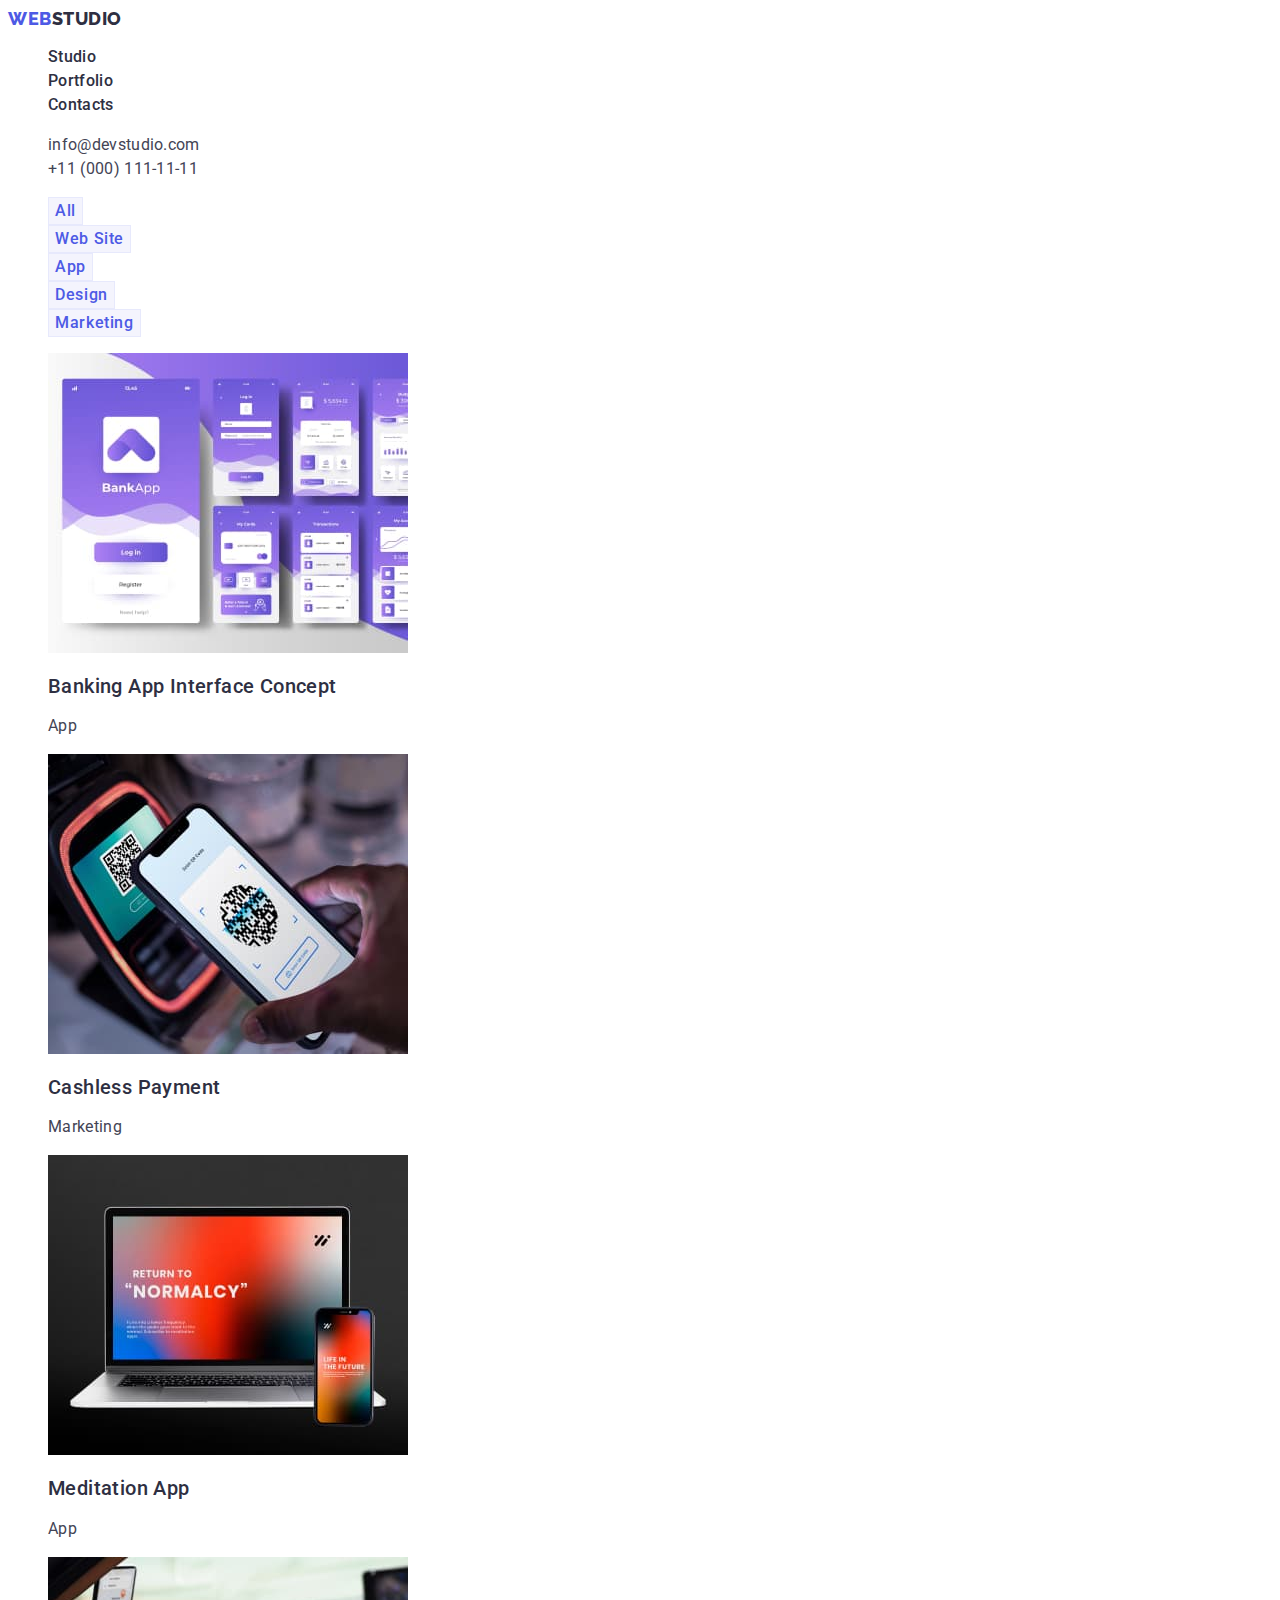
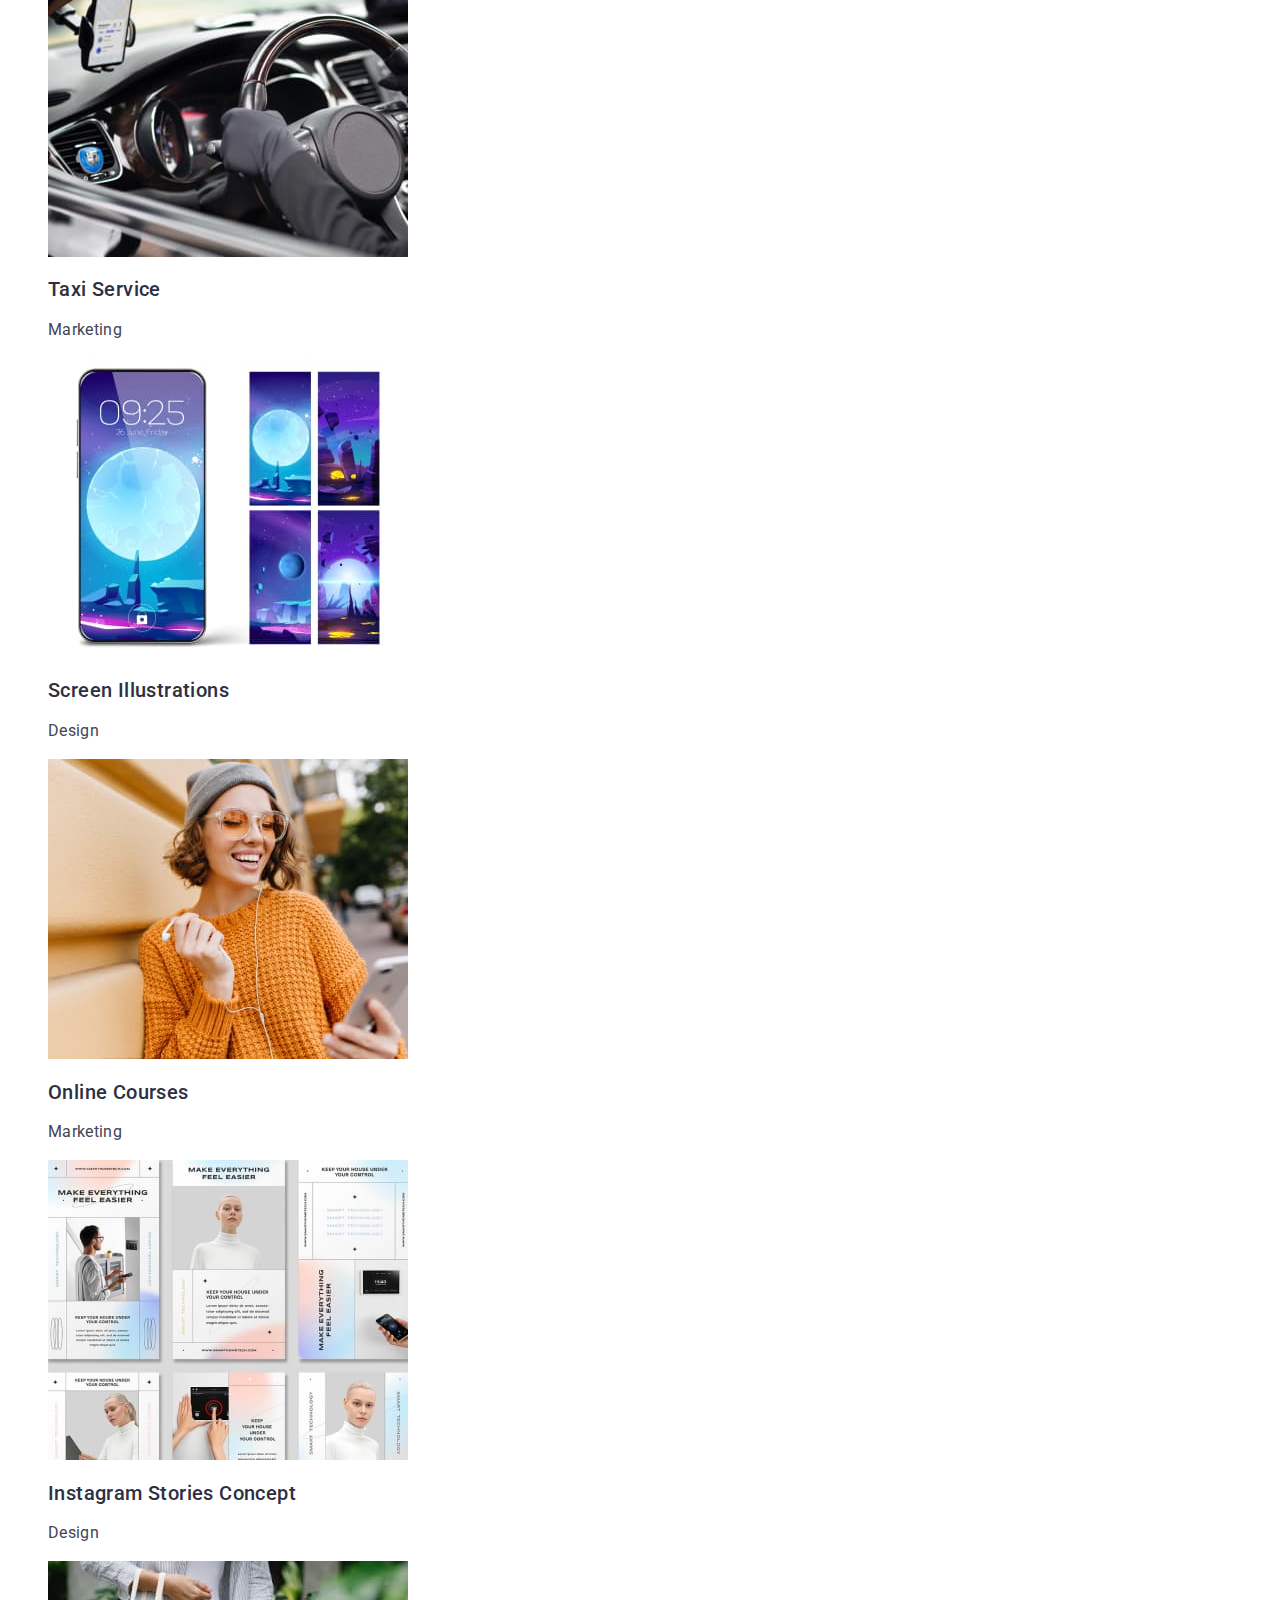
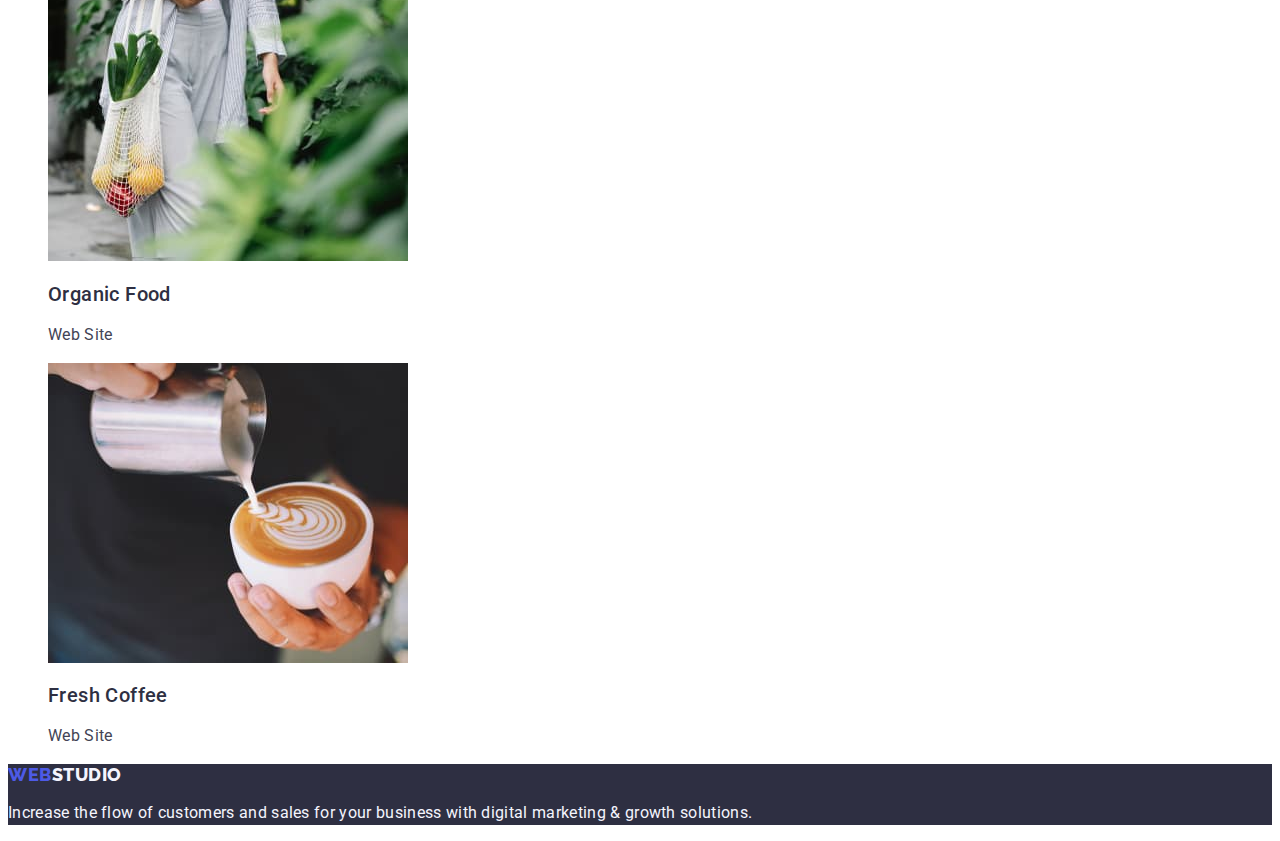
==== portfolio.html @ 691885f5 "Initial commit" ====
<!DOCTYPE html>
<html lang="en">
<head>
    <meta charset="UTF-8">
    <meta http-equiv="X-UA-Compatible" content="IE=edge">
    <meta name="viewport" content="width=device-width, initial-scale=1.0">
    <title>Portfolio</title>
    <link rel="preconnect" href="https://fonts.googleapis.com">
    <link rel="preconnect" href="https://fonts.gstatic.com" crossorigin>
    <link href="https://fonts.googleapis.com/css2?family=Raleway:wght@800&family=Roboto:wght@400;500;700;900&display=swap" rel="stylesheet">
    <link rel="stylesheet" href="./css/styles.css">
</head>
<body>
    <header class="header">
        <nav class="header-navigation">
            <a class="header-logo link" href="./index.html">Web<span class="header-logo-simple">Studio</span></a>
            <ul class="header-menu-list list">
                <li class="header-menu-i†em"><a class="header-menu-link link" href="./index.html">Studio</a></li>
                <li class="header-menu-i†em"><a class="header-menu-link link" href="./portfolio.html">Portfolio</a></li>
                <li class="header-menu-i†em"><a class="header-menu-link link" href="">Contacts</a></li>
            </ul>
        </nav>
        <address class="address">
            <ul class="header-contacts-list list">
                <li class="header-contacts-item"><a class="header-contacts-link link"
                        href="mailto:info@devstudio.com">info@devstudio.com</a></li>
                <li class="header-contacts-item"><a class="header-contacts-link link" href="tel:+110001111111">+11 (000)
                        111-11-11</a></li>
            </ul>
        </address>
    </header>
    <main>
        <section class="portfolio">
            <h1 hidden>Portfolio</h1>
            <ul class="portfolio-options-list list">
                <li class="portfolio-options-item"><button class="portfolio-options-btn" type="button">All</button></li>
                <li class="portfolio-options-item"><button class="portfolio-options-btn" type="button">Web Site</button></li>
                <li class="portfolio-options-item"><button class="portfolio-options-btn" type="button">App</button></li>
                <li class="portfolio-options-item"><button class="portfolio-options-btn" type="button">Design</button></li>
                <li class="portfolio-options-item"><button class="portfolio-options-btn" type="button">Marketing</button></li>
            </ul>
            <ul class="portfolio-works-list list">
                <li class="portfolio-works-item">
                    <a class="link" href="">
                        <img src="./images/our-portfolio-img-1.jpg" alt="Banking App Interface Concept" width="360" height="300">
                        <h2 class="portfolio-work-name">Banking App Interface Concept</h2>
                        <p class="portfolio-work-description">App</p>
                    </a>
                </li>
                <li class="portfolio-works-item">
                    <a class="link" href="">
                        <img src="./images/our-portfolio-img-2.jpg" alt="Cashless Payment" width="360" height="300">
                        <h2 class="portfolio-work-name">Cashless Payment</h2>
                        <p class="portfolio-work-description">Marketing</p>
                    </a>
                </li>
                <li class="portfolio-works-item">
                    <a class="link" href="">
                        <img src="./images/our-portfolio-img-3.jpg" alt="Meditation App" width="360" height="300">
                        <h2 class="portfolio-work-name">Meditation App</h2>
                        <p class="portfolio-work-description">App</p>
                    </a>
                </li>
                <li class="portfolio-works-item">
                    <a class="link" href="">
                        <img src="./images/our-portfolio-img-4.jpg" alt="Taxi Service" width="360" height="300">
                        <h2 class="portfolio-work-name">Taxi Service</h2>
                        <p class="portfolio-work-description">Marketing</p>
                    </a>
                </li>
                <li class="portfolio-works-item">
                    <a class="link" href="">
                        <img src="./images/our-portfolio-img-5.jpg" alt="Screen Illustrations" width="360" height="300">
                        <h2 class="portfolio-work-name">Screen Illustrations</h2>
                        <p class="portfolio-work-description">Design</p>
                    </a>
                </li>
                <li class="portfolio-works-item">
                    <a class="link" href="">
                        <img src="./images/our-portfolio-img-6.jpg" alt="Online Courses" width="360" height="300">
                        <h2 class="portfolio-work-name">Online Courses</h2>
                        <p class="portfolio-work-description">Marketing</p>
                    </a>
                </li>
                <li class="portfolio-works-item">
                    <a class="link" href="">
                        <img src="./images/our-portfolio-img-7.jpg" alt="Instagram Stories Concept" width="360" height="300">
                        <h2 class="portfolio-work-name">Instagram Stories Concept</h2>
                        <p class="portfolio-work-description">Design</p>
                    </a>
                </li>
                <li class="portfolio-works-item">
                    <a class="link" href="">
                        <img src="./images/our-portfolio-img-8.jpg" alt="Organic Food" width="360" height="300">
                        <h2 class="portfolio-work-name">Organic Food</h2>
                        <p class="portfolio-work-description">Web Site</p>
                    </a>
                </li>
                <li class="portfolio-works-item">
                    <a class="link" href="">
                        <img src="./images/our-portfolio-img-9.jpg" alt="Fresh Coffee" width="360" height="300">
                        <h2 class="portfolio-work-name">Fresh Coffee</h2>
                        <p class="portfolio-work-description">Web Site</p>
                    </a>
                </li>
            </ul>
        </section>
    </main>
    <footer class="footer">
        <a class="footer-logo link" href="./index.html">Web<span class="footer-logo-simple">Studio</span></a>
        <p class="footer-description">Increase the flow of customers and sales for your business with digital marketing &
            growth solutions.</p>
    </footer>
</body>
</html>
---- css/styles.css ----
body {
    font-family: 'Roboto', sans-serif;
    color: #434455;
    background-color: #FFF;
}

.address {
    font-style: normal;
}

:root {
    --iris: #4D5AE5;
    --navyblue: #2E2F42;
    --ocean: #404BBF;
    --white: #FFF;
    --slate: #434455;
    --cloud: #F4F4FD;
    --cornflower: #E7E9FC;
}

.link {
    text-decoration: none;
}

.list {
    list-style-type: none;
}

.header-logo {
    color: var(--iris);
    font-family: 'Raleway', sans-serif;
    font-size: 18px;
    font-weight: 800;
    line-height: 1.17;/* 116.667% */
    letter-spacing: 0.03em;
    text-transform: uppercase;
}

.header-logo-simple {
    color: var(--navyblue);
    font-family: 'Raleway', sans-serif;
    font-size: 18px;
    font-weight: 800;
    line-height: 1.17;/* 116.667% */
    letter-spacing: 0.03em;
    text-transform: uppercase;
}

.header-menu-link:hover,
.header-menu-link:focus {
    color: var(--ocean);
}

.header-menu-link {
    color: var(--navyblue);   
    font-size: 16px;
    font-weight: 500;
    line-height: 1.5;/* 150% */
    letter-spacing: 0.02em;
}

.header-contacts-link {
    color: #434455;
    font-size: 16px;
    font-weight: 400;
    line-height: 1.5;/* 150% */
    letter-spacing: 0.02em;
}

.header-contacts-link:hover,
.header-contacts-link:focus {
    color: var(--ocean);
}


/*HERO*/

.hero {
    background-color: var(--navyblue);
}

.hero-title {
    color: var(--white);
    text-align: center;
    font-size: 56px;
    font-weight: 700;
    line-height: 1.07;/* 107.143% */
    letter-spacing: 0.02em;
}

.hero-order-btn {
    background-color: var(--iris);
    color: var(--white);
    font-family: inherit;
    font-size: 16px;
    font-weight: 500;
    line-height: 1.5;/* 150% */
    letter-spacing: 0.04em;
    cursor: pointer;
}
.hero-order-btn:hover, .hero-order-btn:focus { 
    background-color: var(--ocean);
}

/*ADVANTEGES*/

.advanteges-item-subtitle {
    color: var(--navyblue);
    font-size: 20px;
    font-weight: 500;
    line-height: 1.2;/* 120% */
    letter-spacing: 0.02em;
}

.advanteges-item-description {
    color: var(--slate);
    font-size: 16px;
    font-weight: 400;
    line-height: 1.5;/* 150% */
    letter-spacing: 0.02em;
}

/*WORKS*/

.works-title {
    color: var(--navyblue);
    text-align: center;
    font-size: 36px;
    font-weight: 700;
    line-height: 1.11;/* 111.111% */
    letter-spacing: 0.02em;
    text-transform: capitalize;
}

/*TEAM*/

.team {
    background-color: var(--cloud);
}

.team-title {
    color: var(--navyblue);
    text-align: center;   
    font-size: 36px;
    font-weight: 700;
    line-height: 1.11;/* 111.111% */
    letter-spacing: 0.02em;
    text-transform: capitalize;
}

.team-list-item {
    background: var(--white);
}

.team-item-name {
    color: var(--navyblue);
    text-align: center;
    font-size: 20px;
    font-weight: 500;
    line-height: 1.2;/* 120% */
    letter-spacing: 0.02em;
}

.team-item-occupation {
    color: var(--slate);
    text-align: center;
    font-size: 16px;
    font-weight: 400;
    line-height: 1.5;/* 150% */
    letter-spacing: 0.02em;
}

/*PORTFOLIO*/

.portfolio-work-item {
    border: 1px solid var(--cornflower);
    background: var(--white);
}

.portfolio-options-btn {
    border: 1px solid var(--cornflower);
    background: var(--cloud, #F4F4FD);
    color: var(--iris);
    font-family: inherit;
    text-align: center;
    font-size: 16px;
    font-style: normal;
    font-weight: 500;
    line-height: 1.5;/* 150% */
    letter-spacing: 0.04em;
    cursor: pointer;
}

.portfolio-options-btn:hover,
.portfolio-options-btn:focus {
    color: var(--white);
    background-color: var(--ocean);
}

.portfolio-work-name {
    color: var(--navyblue);
    font-size: 20px;
    font-weight: 500;
    line-height: 1.2;/* 120% */
    letter-spacing: 0.02em;
}

.portfolio-work-description {
    color: var(--slate);
    font-size: 16px;
    font-style: normal;
    font-weight: 400;
    line-height: 1.5; /* 150% */
    letter-spacing: 0.02em;
}

/*FOOTER*/

.footer {
    background: var(--navyblue);
}

.footer-logo {
    color: var(--iris);
    font-family: 'Raleway', sans-serif;
    font-size: 18px;
    font-weight: 800;
    line-height: 1.17;/* 116.667% */
    letter-spacing: 0.03em;
    text-transform: uppercase;
}

.footer-logo-simple {
    color: var(--cloud);
    font-family: 'Raleway', sans-serif;
    font-size: 18px;
    font-weight: 800;
    line-height: 1.17;/* 116.667% */
    letter-spacing: 0.03em;
    text-transform: uppercase;
}

.footer-description {
    color: var(--cloud);
    font-size: 16px;
    font-weight: 400;
    line-height: 1.5;/* 150% */
    letter-spacing: 0.02em;
}
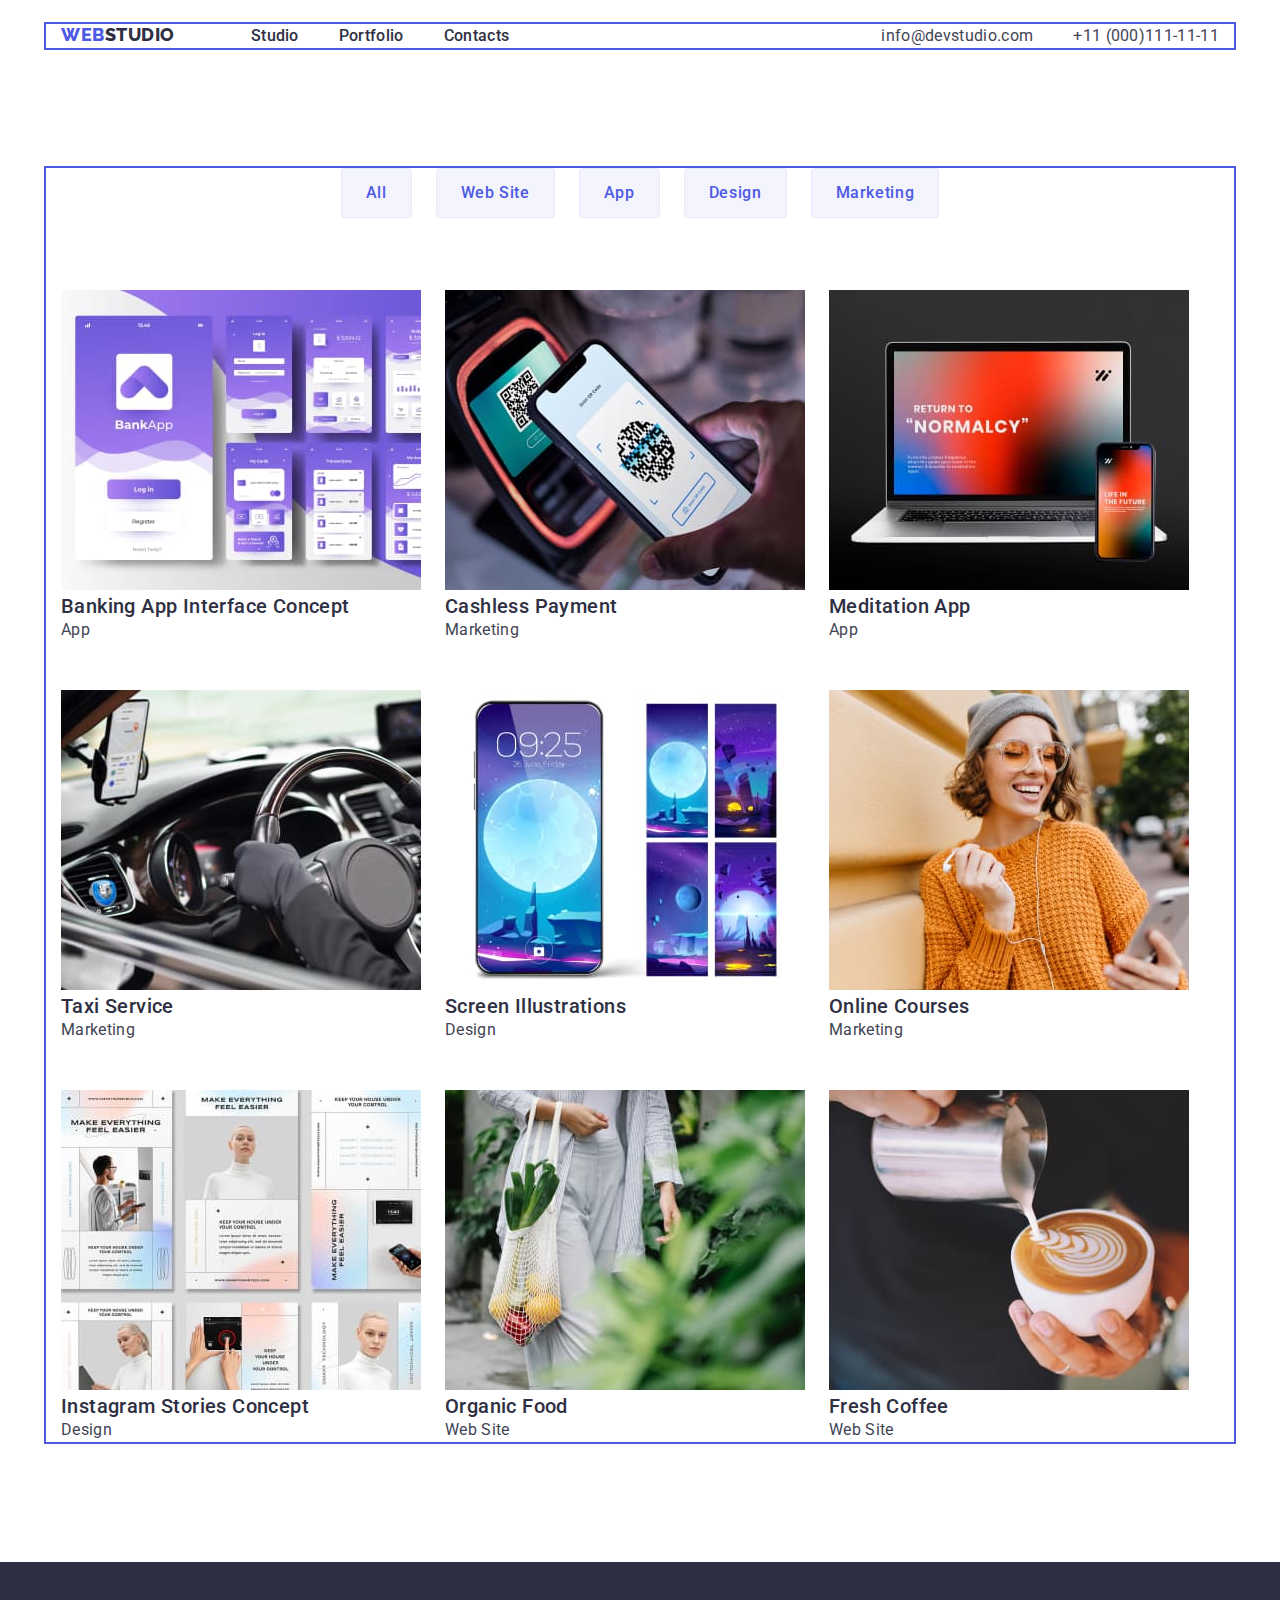
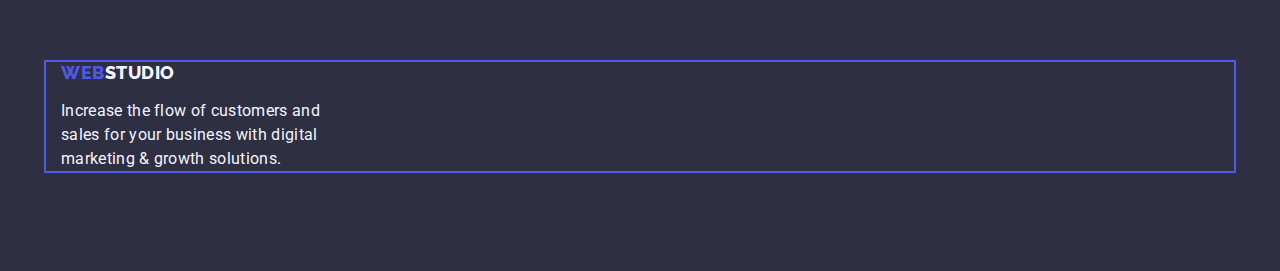
==== commit 52ed69f5: "init" ====
--- a/portfolio.html
+++ b/portfolio.html
@@ -8,10 +8,12 @@
     <link rel="preconnect" href="https://fonts.googleapis.com">
     <link rel="preconnect" href="https://fonts.gstatic.com" crossorigin>
     <link href="https://fonts.googleapis.com/css2?family=Raleway:wght@800&family=Roboto:wght@400;500;700;900&display=swap" rel="stylesheet">
+    <link rel="stylesheet" href="node_modules/modern-normalize/modern-normalize.css">
     <link rel="stylesheet" href="./css/styles.css">
 </head>
 <body>
-    <header class="header">
+<header class="header">
+    <div class="container header-container">
         <nav class="header-navigation">
             <a class="header-logo link" href="./index.html">Web<span class="header-logo-simple">Studio</span></a>
             <ul class="header-menu-list list">
@@ -24,92 +26,96 @@
             <ul class="header-contacts-list list">
                 <li class="header-contacts-item"><a class="header-contacts-link link"
                         href="mailto:info@devstudio.com">info@devstudio.com</a></li>
-                <li class="header-contacts-item"><a class="header-contacts-link link" href="tel:+110001111111">+11 (000)
-                        111-11-11</a></li>
+                <li class="header-contacts-item"><a class="header-contacts-link link" href="tel:+110001111111">+11 (000)111-11-11</a></li>
             </ul>
         </address>
-    </header>
+    </div>
+</header>
     <main>
         <section class="portfolio">
-            <h1 hidden>Portfolio</h1>
-            <ul class="portfolio-options-list list">
-                <li class="portfolio-options-item"><button class="portfolio-options-btn" type="button">All</button></li>
-                <li class="portfolio-options-item"><button class="portfolio-options-btn" type="button">Web Site</button></li>
-                <li class="portfolio-options-item"><button class="portfolio-options-btn" type="button">App</button></li>
-                <li class="portfolio-options-item"><button class="portfolio-options-btn" type="button">Design</button></li>
-                <li class="portfolio-options-item"><button class="portfolio-options-btn" type="button">Marketing</button></li>
-            </ul>
-            <ul class="portfolio-works-list list">
-                <li class="portfolio-works-item">
-                    <a class="link" href="">
-                        <img src="./images/our-portfolio-img-1.jpg" alt="Banking App Interface Concept" width="360" height="300">
-                        <h2 class="portfolio-work-name">Banking App Interface Concept</h2>
-                        <p class="portfolio-work-description">App</p>
-                    </a>
-                </li>
-                <li class="portfolio-works-item">
-                    <a class="link" href="">
-                        <img src="./images/our-portfolio-img-2.jpg" alt="Cashless Payment" width="360" height="300">
-                        <h2 class="portfolio-work-name">Cashless Payment</h2>
-                        <p class="portfolio-work-description">Marketing</p>
-                    </a>
-                </li>
-                <li class="portfolio-works-item">
-                    <a class="link" href="">
-                        <img src="./images/our-portfolio-img-3.jpg" alt="Meditation App" width="360" height="300">
-                        <h2 class="portfolio-work-name">Meditation App</h2>
-                        <p class="portfolio-work-description">App</p>
-                    </a>
-                </li>
-                <li class="portfolio-works-item">
-                    <a class="link" href="">
-                        <img src="./images/our-portfolio-img-4.jpg" alt="Taxi Service" width="360" height="300">
-                        <h2 class="portfolio-work-name">Taxi Service</h2>
-                        <p class="portfolio-work-description">Marketing</p>
-                    </a>
-                </li>
-                <li class="portfolio-works-item">
-                    <a class="link" href="">
-                        <img src="./images/our-portfolio-img-5.jpg" alt="Screen Illustrations" width="360" height="300">
-                        <h2 class="portfolio-work-name">Screen Illustrations</h2>
-                        <p class="portfolio-work-description">Design</p>
-                    </a>
-                </li>
-                <li class="portfolio-works-item">
-                    <a class="link" href="">
-                        <img src="./images/our-portfolio-img-6.jpg" alt="Online Courses" width="360" height="300">
-                        <h2 class="portfolio-work-name">Online Courses</h2>
-                        <p class="portfolio-work-description">Marketing</p>
-                    </a>
-                </li>
-                <li class="portfolio-works-item">
-                    <a class="link" href="">
-                        <img src="./images/our-portfolio-img-7.jpg" alt="Instagram Stories Concept" width="360" height="300">
-                        <h2 class="portfolio-work-name">Instagram Stories Concept</h2>
-                        <p class="portfolio-work-description">Design</p>
-                    </a>
-                </li>
-                <li class="portfolio-works-item">
-                    <a class="link" href="">
-                        <img src="./images/our-portfolio-img-8.jpg" alt="Organic Food" width="360" height="300">
-                        <h2 class="portfolio-work-name">Organic Food</h2>
-                        <p class="portfolio-work-description">Web Site</p>
-                    </a>
-                </li>
-                <li class="portfolio-works-item">
-                    <a class="link" href="">
-                        <img src="./images/our-portfolio-img-9.jpg" alt="Fresh Coffee" width="360" height="300">
-                        <h2 class="portfolio-work-name">Fresh Coffee</h2>
-                        <p class="portfolio-work-description">Web Site</p>
-                    </a>
-                </li>
-            </ul>
+            <div class="container">
+                <h1 hidden>Portfolio</h1>
+                <ul class="portfolio-options-list list">
+                    <li class="portfolio-options-item"><button class="portfolio-options-btn" type="button">All</button></li>
+                    <li class="portfolio-options-item"><button class="portfolio-options-btn" type="button">Web Site</button></li>
+                    <li class="portfolio-options-item"><button class="portfolio-options-btn" type="button">App</button></li>
+                    <li class="portfolio-options-item"><button class="portfolio-options-btn" type="button">Design</button></li>
+                    <li class="portfolio-options-item"><button class="portfolio-options-btn" type="button">Marketing</button></li>
+                </ul>
+                <ul class="portfolio-works-list list">
+                    <li class="portfolio-works-item">
+                        <a class="link" href="">
+                            <img src="./images/our-portfolio-img-1.jpg" alt="Banking App Interface Concept" width="360" height="300">
+                            <h2 class="portfolio-work-name">Banking App Interface Concept</h2>
+                            <p class="portfolio-work-description">App</p>
+                        </a>
+                    </li>
+                    <li class="portfolio-works-item">
+                        <a class="link" href="">
+                            <img src="./images/our-portfolio-img-2.jpg" alt="Cashless Payment" width="360" height="300">
+                            <h2 class="portfolio-work-name">Cashless Payment</h2>
+                            <p class="portfolio-work-description">Marketing</p>
+                        </a>
+                    </li>
+                    <li class="portfolio-works-item">
+                        <a class="link" href="">
+                            <img src="./images/our-portfolio-img-3.jpg" alt="Meditation App" width="360" height="300">
+                            <h2 class="portfolio-work-name">Meditation App</h2>
+                            <p class="portfolio-work-description">App</p>
+                        </a>
+                    </li>
+                    <li class="portfolio-works-item">
+                        <a class="link" href="">
+                            <img src="./images/our-portfolio-img-4.jpg" alt="Taxi Service" width="360" height="300">
+                            <h2 class="portfolio-work-name">Taxi Service</h2>
+                            <p class="portfolio-work-description">Marketing</p>
+                        </a>
+                    </li>
+                    <li class="portfolio-works-item">
+                        <a class="link" href="">
+                            <img src="./images/our-portfolio-img-5.jpg" alt="Screen Illustrations" width="360" height="300">
+                            <h2 class="portfolio-work-name">Screen Illustrations</h2>
+                            <p class="portfolio-work-description">Design</p>
+                        </a>
+                    </li>
+                    <li class="portfolio-works-item">
+                        <a class="link" href="">
+                            <img src="./images/our-portfolio-img-6.jpg" alt="Online Courses" width="360" height="300">
+                            <h2 class="portfolio-work-name">Online Courses</h2>
+                            <p class="portfolio-work-description">Marketing</p>
+                        </a>
+                    </li>
+                    <li class="portfolio-works-item">
+                        <a class="link" href="">
+                            <img src="./images/our-portfolio-img-7.jpg" alt="Instagram Stories Concept" width="360" height="300">
+                            <h2 class="portfolio-work-name">Instagram Stories Concept</h2>
+                            <p class="portfolio-work-description">Design</p>
+                        </a>
+                    </li>
+                    <li class="portfolio-works-item">
+                        <a class="link" href="">
+                            <img src="./images/our-portfolio-img-8.jpg" alt="Organic Food" width="360" height="300">
+                            <h2 class="portfolio-work-name">Organic Food</h2>
+                            <p class="portfolio-work-description">Web Site</p>
+                        </a>
+                    </li>
+                    <li class="portfolio-works-item">
+                        <a class="link" href="">
+                            <img src="./images/our-portfolio-img-9.jpg" alt="Fresh Coffee" width="360" height="300">
+                            <h2 class="portfolio-work-name">Fresh Coffee</h2>
+                            <p class="portfolio-work-description">Web Site</p>
+                        </a>
+                    </li>
+                </ul>
+            </div>
         </section>
     </main>
     <footer class="footer">
-        <a class="footer-logo link" href="./index.html">Web<span class="footer-logo-simple">Studio</span></a>
-        <p class="footer-description">Increase the flow of customers and sales for your business with digital marketing &
-            growth solutions.</p>
+        <div class="container">
+            <a class="footer-logo link" href="./index.html">Web<span class="footer-logo-simple">Studio</span></a>
+            <p class="footer-description">Increase the flow of customers and sales for your business with digital marketing
+                & growth solutions.</p>
+        </div>
     </footer>
 </body>
 </html>--- a/css/styles.css
+++ b/css/styles.css
@@ -1,13 +1,3 @@
-body {
-    font-family: 'Roboto', sans-serif;
-    color: #434455;
-    background-color: #FFF;
-}
-
-.address {
-    font-style: normal;
-}
-
 :root {
     --iris: #4D5AE5;
     --navyblue: #2E2F42;
@@ -18,12 +8,54 @@
     --cornflower: #E7E9FC;
 }
 
+body {
+    font-family: 'Roboto', sans-serif;
+    color: #434455;
+    background-color: #FFF;
+    margin: 0;
+}
+
+h1,h2,h3,h4,h5,h6,p {
+    margin-top: 0;
+    margin-bottom: 0;
+}
+
+ul,ol {
+    padding-left: 0;
+    margin-top: 0;
+    margin-bottom: 0;
+}
+
+.address {
+    font-style: normal;
+    margin-left: auto;
+}
+
+
 .link {
     text-decoration: none;
 }
 
 .list {
     list-style-type: none;
+}
+
+.container {
+    width: 100%;
+    max-width: 1158px;
+    padding-left: 15px;
+    padding-right: 15px;
+    margin: 0 auto;
+    outline: 2px solid #4D5AE5 ;
+}
+
+.header-container {
+    display: flex;
+}
+
+.header {
+    padding-top: 24px;
+    padding-bottom: 24px;
 }
 
 .header-logo {
@@ -34,6 +66,7 @@
     line-height: 1.17;/* 116.667% */
     letter-spacing: 0.03em;
     text-transform: uppercase;
+    
 }
 
 .header-logo-simple {
@@ -46,6 +79,21 @@
     text-transform: uppercase;
 }
 
+.header-navigation {
+    display: flex;
+    gap: 76px;
+}
+
+.header-menu-list {
+    display: flex;
+    gap: 40px
+}
+
+.header-contacts-list {
+    display: flex;
+    gap: 40px;
+}
+
 .header-menu-link:hover,
 .header-menu-link:focus {
     color: var(--ocean);
@@ -77,6 +125,8 @@
 
 .hero {
     background-color: var(--navyblue);
+    padding-top: 188px;
+    padding-bottom: 188px;
 }
 
 .hero-title {
@@ -86,6 +136,9 @@
     font-weight: 700;
     line-height: 1.07;/* 107.143% */
     letter-spacing: 0.02em;
+    max-width: 496px;
+    margin-bottom: 48px;
+    margin: 0 auto 48px;
 }
 
 .hero-order-btn {
@@ -97,13 +150,34 @@
     line-height: 1.5;/* 150% */
     letter-spacing: 0.04em;
     cursor: pointer;
-}
+    display: block;
+    margin: 0 auto;
+    padding: 16px 32px;
+    border-radius: 4px;
+    background: var(--iris, #4D5AE5);
+    box-shadow: 0px 4px 4px 0px rgba(0, 0, 0, 0.15);
+}
+
 .hero-order-btn:hover, .hero-order-btn:focus { 
     background-color: var(--ocean);
 }
 
 /*ADVANTEGES*/
 
+.advanteges {
+    padding-top: 120px;
+    padding-bottom: 120px;
+}
+
+.advanteges-list {
+    display: flex;
+    gap: 24px;
+}
+
+.advanteges-list-item {
+    width: calc((100% - 3 * 24px) / 4);
+}
+
 .advanteges-item-subtitle {
     color: var(--navyblue);
     font-size: 20px;
@@ -118,9 +192,21 @@
     font-weight: 400;
     line-height: 1.5;/* 150% */
     letter-spacing: 0.02em;
+    max-width: 264px;
 }
 
 /*WORKS*/
+
+.works {
+    padding-top: 120px;
+    padding-bottom: 120px;
+}
+
+.works-list {
+    display: flex;
+    gap: 24px;
+    margin: 0 auto;
+}
 
 .works-title {
     color: var(--navyblue);
@@ -130,12 +216,15 @@
     line-height: 1.11;/* 111.111% */
     letter-spacing: 0.02em;
     text-transform: capitalize;
+    margin-bottom: 72px;
 }
 
 /*TEAM*/
 
 .team {
     background-color: var(--cloud);
+    padding-top: 120px;
+    padding-bottom: 120px;
 }
 
 .team-title {
@@ -146,6 +235,12 @@
     line-height: 1.11;/* 111.111% */
     letter-spacing: 0.02em;
     text-transform: capitalize;
+    margin-bottom: 72px;
+}
+
+.team-list {
+    display: flex;
+    gap: 24px;
 }
 
 .team-list-item {
@@ -171,10 +266,28 @@
 }
 
 /*PORTFOLIO*/
+
+.portfolio {
+    padding-top: 96px;
+    padding-bottom: 120px;
+}
 
 .portfolio-work-item {
     border: 1px solid var(--cornflower);
     background: var(--white);
+}
+
+.portfolio-options-list {
+    display: flex;
+    justify-content: center;
+    margin-bottom: 72px;
+    gap: 24px;
+}
+
+.portfolio-works-list {
+    display: flex;
+    flex-wrap: wrap;
+    gap: 48px 24px;
 }
 
 .portfolio-options-btn {
@@ -189,7 +302,13 @@
     line-height: 1.5;/* 150% */
     letter-spacing: 0.04em;
     cursor: pointer;
-}
+    padding: 12px 24px;
+    border-radius: 4px;
+    border: 1px solid var(--cornflower, #E7E9FC);
+    background: var(--cloud, #F4F4FD);
+    display: block;
+}
+
 
 .portfolio-options-btn:hover,
 .portfolio-options-btn:focus {
@@ -218,6 +337,8 @@
 
 .footer {
     background: var(--navyblue);
+    padding-top: 100px;
+    padding-bottom: 100px;
 }
 
 .footer-logo {
@@ -228,6 +349,8 @@
     line-height: 1.17;/* 116.667% */
     letter-spacing: 0.03em;
     text-transform: uppercase;
+    display: block;
+    margin-bottom: 16px;
 }
 
 .footer-logo-simple {
@@ -246,6 +369,7 @@
     font-weight: 400;
     line-height: 1.5;/* 150% */
     letter-spacing: 0.02em;
-}
-
-
+    max-width: 264px;
+}
+
+
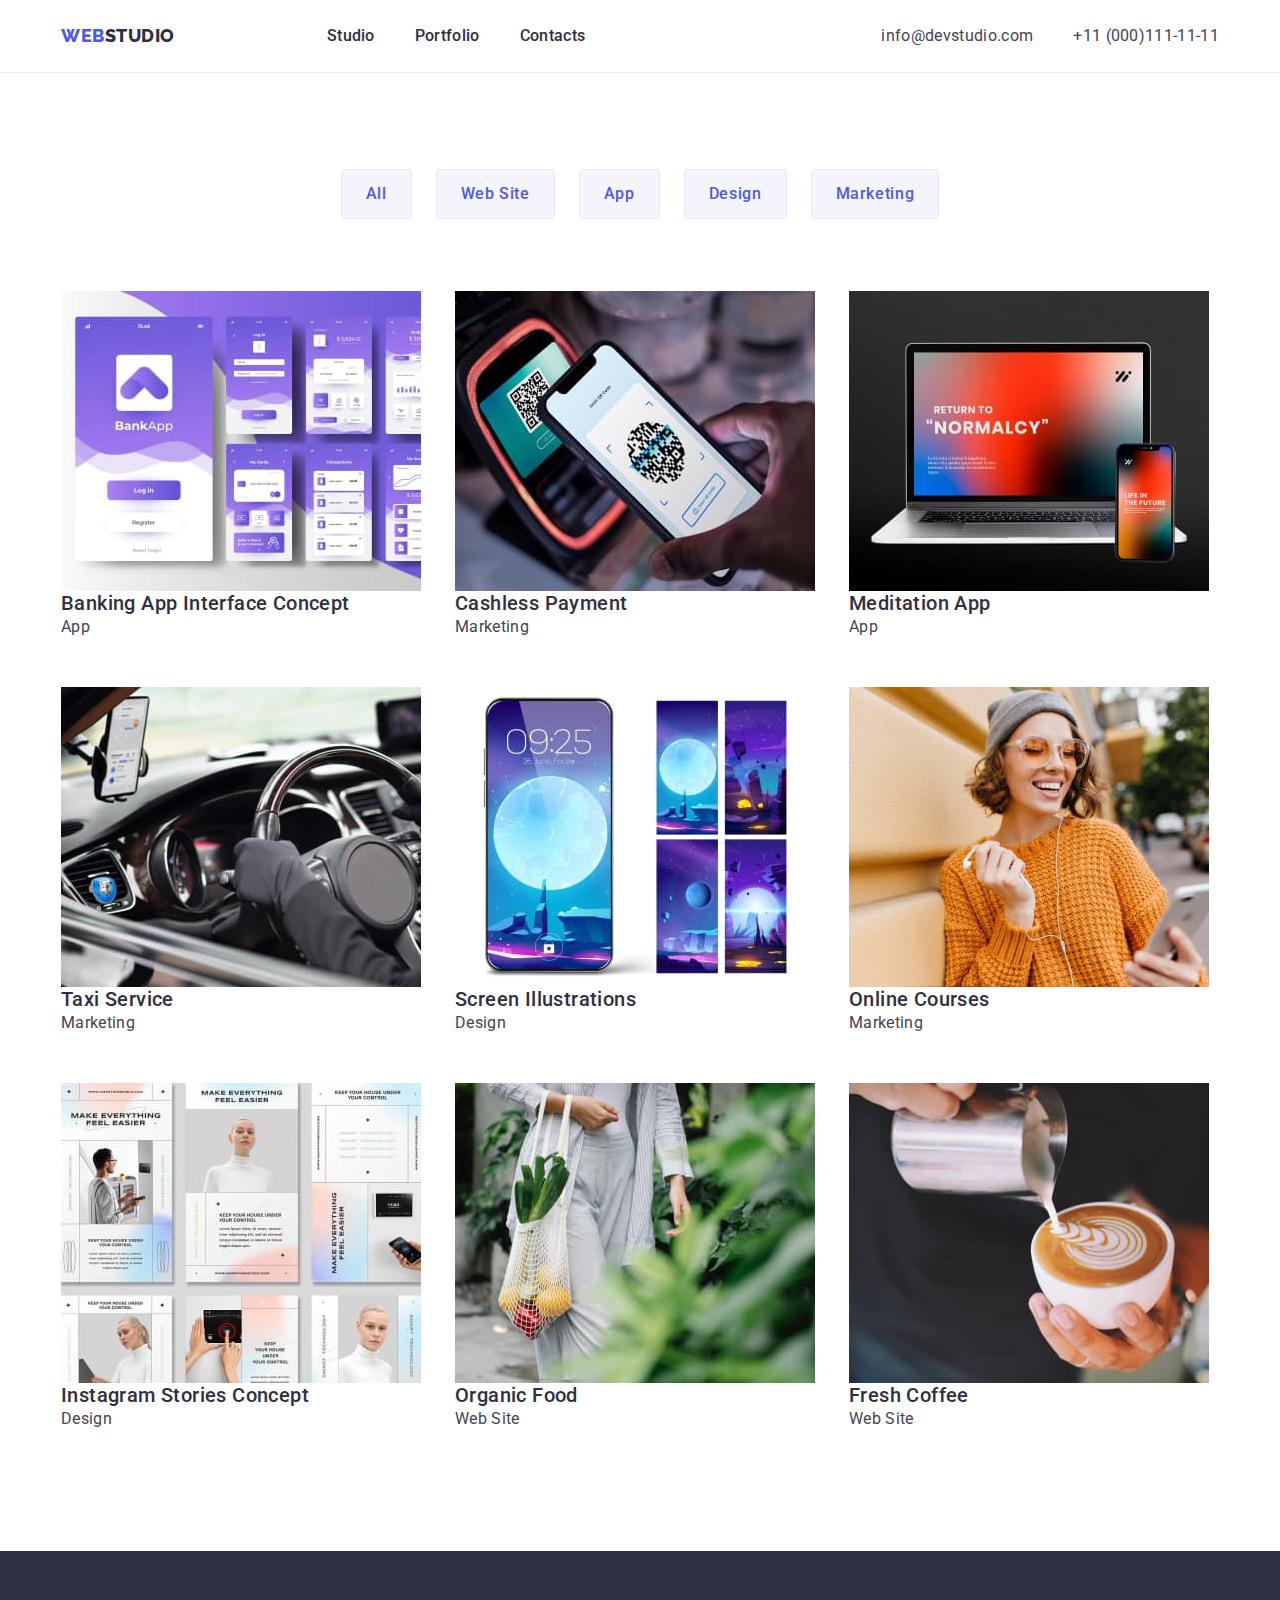
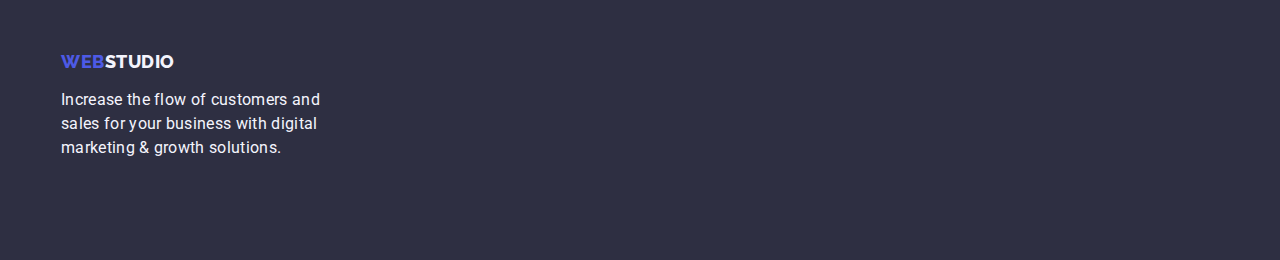
==== commit 82e4b4a9: "fix" ====
--- a/portfolio.html
+++ b/portfolio.html
@@ -8,7 +8,7 @@
     <link rel="preconnect" href="https://fonts.googleapis.com">
     <link rel="preconnect" href="https://fonts.gstatic.com" crossorigin>
     <link href="https://fonts.googleapis.com/css2?family=Raleway:wght@800&family=Roboto:wght@400;500;700;900&display=swap" rel="stylesheet">
-    <link rel="stylesheet" href="node_modules/modern-normalize/modern-normalize.css">
+    <link rel="stylesheet" href="node_modules/modern-normalize/modern-normalize.min.css">
     <link rel="stylesheet" href="./css/styles.css">
 </head>
 <body>
@@ -34,7 +34,7 @@
     <main>
         <section class="portfolio">
             <div class="container">
-                <h1 hidden>Portfolio</h1>
+                <h1 class="visually-hidden">Portfolio</h1>
                 <ul class="portfolio-options-list list">
                     <li class="portfolio-options-item"><button class="portfolio-options-btn" type="button">All</button></li>
                     <li class="portfolio-options-item"><button class="portfolio-options-btn" type="button">Web Site</button></li>
--- a/css/styles.css
+++ b/css/styles.css
@@ -26,6 +26,24 @@
     margin-bottom: 0;
 }
 
+img {
+    display: block;
+}
+
+.visually-hidden {
+    position: absolute;
+    width: 1px;
+    height: 1px;
+    margin: -1px;
+    border: 0;
+    padding: 0;
+
+    white-space: nowrap;
+    clip-path: inset(100%);
+    clip: rect(0 0 0 0);
+    overflow: hidden;
+}
+
 .address {
     font-style: normal;
     margin-left: auto;
@@ -46,7 +64,6 @@
     padding-left: 15px;
     padding-right: 15px;
     margin: 0 auto;
-    outline: 2px solid #4D5AE5 ;
 }
 
 .header-container {
@@ -56,6 +73,7 @@
 .header {
     padding-top: 24px;
     padding-bottom: 24px;
+    border-bottom: 1px solid #e7e9fc;
 }
 
 .header-logo {
@@ -66,7 +84,7 @@
     line-height: 1.17;/* 116.667% */
     letter-spacing: 0.03em;
     text-transform: uppercase;
-    
+    margin-right: 76px;
 }
 
 .header-logo-simple {
@@ -82,6 +100,7 @@
 .header-navigation {
     display: flex;
     gap: 76px;
+    align-items: center;
 }
 
 .header-menu-list {
@@ -156,6 +175,9 @@
     border-radius: 4px;
     background: var(--iris, #4D5AE5);
     box-shadow: 0px 4px 4px 0px rgba(0, 0, 0, 0.15);
+    min-width: 169px;
+    height: 56px;
+    border: none;
 }
 
 .hero-order-btn:hover, .hero-order-btn:focus { 
@@ -184,6 +206,7 @@
     font-weight: 500;
     line-height: 1.2;/* 120% */
     letter-spacing: 0.02em;
+    margin-bottom: 8px;
 }
 
 .advanteges-item-description {
@@ -206,6 +229,10 @@
     display: flex;
     gap: 24px;
     margin: 0 auto;
+}
+
+.works-list-item {
+    width: calc((100% - 3 * 16px) / 3);
 }
 
 .works-title {
@@ -245,6 +272,14 @@
 
 .team-list-item {
     background: var(--white);
+    width: calc((100% - 3 * 24px) / 4);
+    border-radius: 0px 0px 4px 4px;
+    background: var(--white, #FFF);
+    box-shadow: 0px 2px 1px 0px rgba(46, 47, 66, 0.08), 0px 1px 1px 0px rgba(46, 47, 66, 0.16), 0px 1px 6px 0px rgba(46, 47, 66, 0.08);
+}
+
+.team-item-details {
+    padding: 32px 0;
 }
 
 .team-item-name {
@@ -254,6 +289,8 @@
     font-weight: 500;
     line-height: 1.2;/* 120% */
     letter-spacing: 0.02em;
+    text-align: center;
+    margin-bottom: 8px;
 }
 
 .team-item-occupation {
@@ -263,6 +300,7 @@
     font-weight: 400;
     line-height: 1.5;/* 150% */
     letter-spacing: 0.02em;
+    text-align: center;
 }
 
 /*PORTFOLIO*/
@@ -288,6 +326,10 @@
     display: flex;
     flex-wrap: wrap;
     gap: 48px 24px;
+}
+
+.portfolio-works-item {
+    width: calc((100% - 48px) / 3);
 }
 
 .portfolio-options-btn {
@@ -314,6 +356,7 @@
 .portfolio-options-btn:focus {
     color: var(--white);
     background-color: var(--ocean);
+    border: 1px solid transparent;
 }
 
 .portfolio-work-name {
@@ -351,6 +394,7 @@
     text-transform: uppercase;
     display: block;
     margin-bottom: 16px;
+    display: inline-block;
 }
 
 .footer-logo-simple {
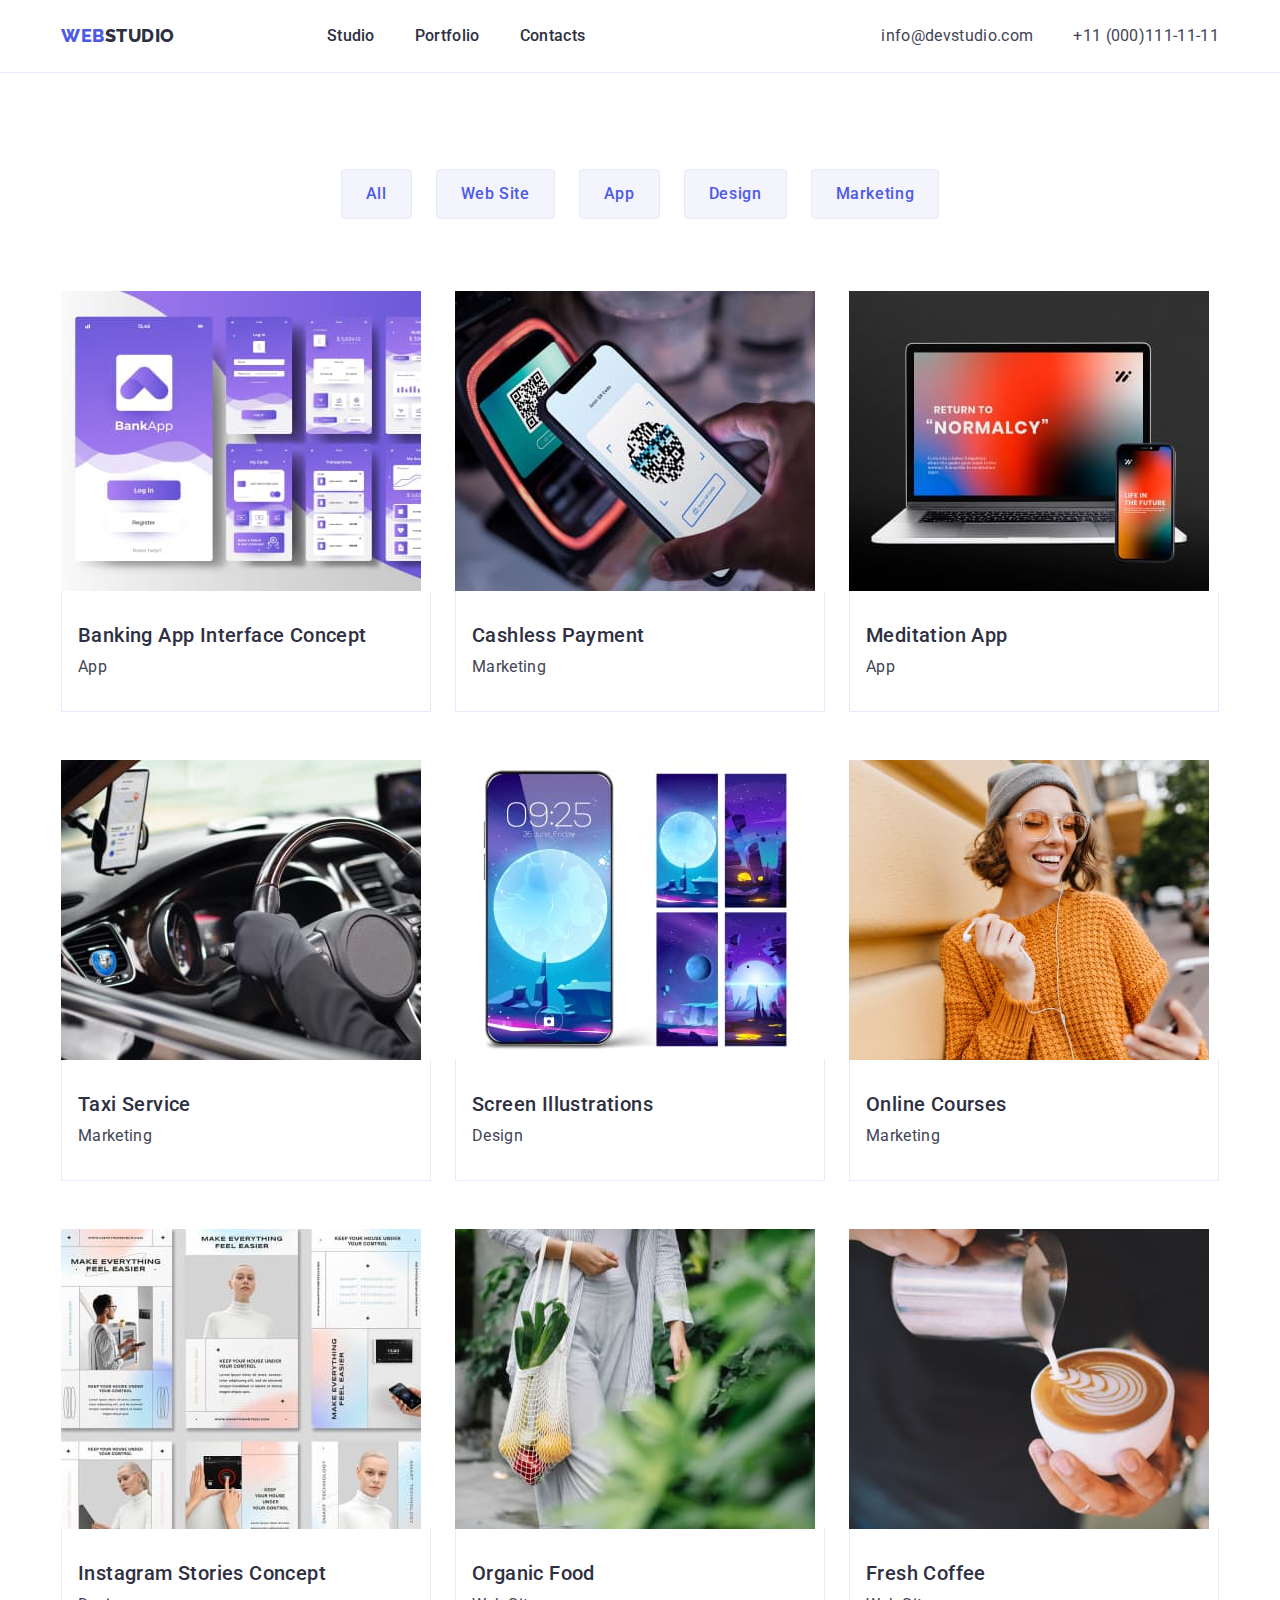
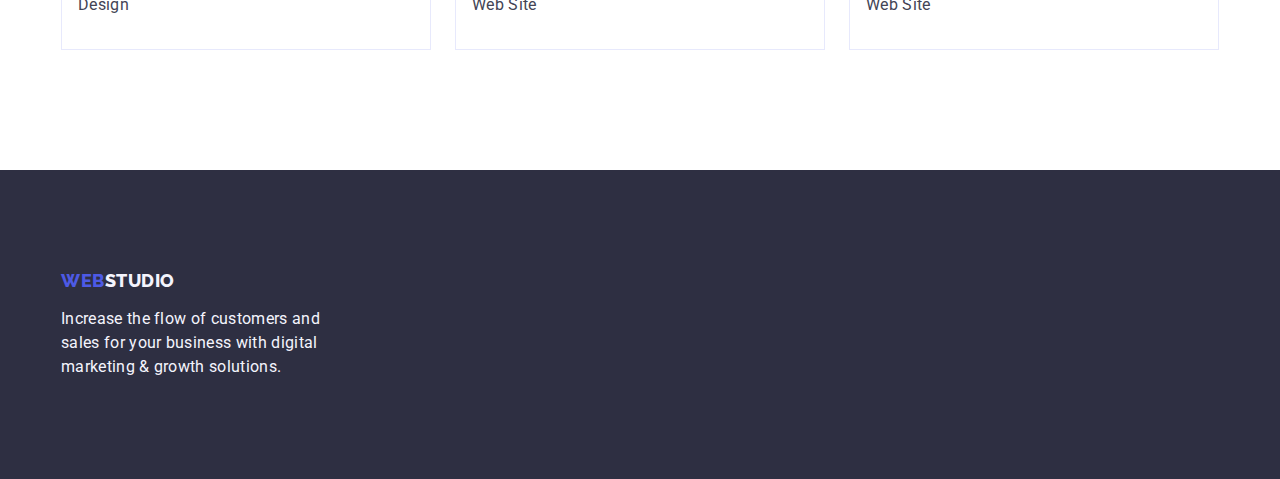
==== commit 32a85521: "fix" ====
--- a/portfolio.html
+++ b/portfolio.html
@@ -46,64 +46,82 @@
                     <li class="portfolio-works-item">
                         <a class="link" href="">
                             <img src="./images/our-portfolio-img-1.jpg" alt="Banking App Interface Concept" width="360" height="300">
-                            <h2 class="portfolio-work-name">Banking App Interface Concept</h2>
-                            <p class="portfolio-work-description">App</p>
+                            <div class="portfolio-works-details">
+                                <h2 class="portfolio-work-name">Banking App Interface Concept</h2>
+                                <p class="portfolio-work-description">App</p>
+                            </div>
                         </a>
                     </li>
                     <li class="portfolio-works-item">
                         <a class="link" href="">
                             <img src="./images/our-portfolio-img-2.jpg" alt="Cashless Payment" width="360" height="300">
-                            <h2 class="portfolio-work-name">Cashless Payment</h2>
-                            <p class="portfolio-work-description">Marketing</p>
+                            <div class="portfolio-works-details">
+                                <h2 class="portfolio-work-name">Cashless Payment</h2>
+                                <p class="portfolio-work-description">Marketing</p>
+                            </div>
                         </a>
                     </li>
                     <li class="portfolio-works-item">
                         <a class="link" href="">
                             <img src="./images/our-portfolio-img-3.jpg" alt="Meditation App" width="360" height="300">
-                            <h2 class="portfolio-work-name">Meditation App</h2>
-                            <p class="portfolio-work-description">App</p>
+                            <div class="portfolio-works-details">
+                                <h2 class="portfolio-work-name">Meditation App</h2>
+                                <p class="portfolio-work-description">App</p>
+                            </div>
                         </a>
                     </li>
                     <li class="portfolio-works-item">
                         <a class="link" href="">
                             <img src="./images/our-portfolio-img-4.jpg" alt="Taxi Service" width="360" height="300">
-                            <h2 class="portfolio-work-name">Taxi Service</h2>
-                            <p class="portfolio-work-description">Marketing</p>
+                            <div class="portfolio-works-details">
+                                <h2 class="portfolio-work-name">Taxi Service</h2>
+                                <p class="portfolio-work-description">Marketing</p>
+                            </div>
                         </a>
                     </li>
                     <li class="portfolio-works-item">
                         <a class="link" href="">
                             <img src="./images/our-portfolio-img-5.jpg" alt="Screen Illustrations" width="360" height="300">
-                            <h2 class="portfolio-work-name">Screen Illustrations</h2>
-                            <p class="portfolio-work-description">Design</p>
+                            <div class="portfolio-works-details">
+                                <h2 class="portfolio-work-name">Screen Illustrations</h2>
+                                <p class="portfolio-work-description">Design</p>
+                            </div>
                         </a>
                     </li>
                     <li class="portfolio-works-item">
                         <a class="link" href="">
                             <img src="./images/our-portfolio-img-6.jpg" alt="Online Courses" width="360" height="300">
-                            <h2 class="portfolio-work-name">Online Courses</h2>
-                            <p class="portfolio-work-description">Marketing</p>
+                            <div class="portfolio-works-details">
+                                <h2 class="portfolio-work-name">Online Courses</h2>
+                                <p class="portfolio-work-description">Marketing</p>
+                            </div>
                         </a>
                     </li>
                     <li class="portfolio-works-item">
                         <a class="link" href="">
                             <img src="./images/our-portfolio-img-7.jpg" alt="Instagram Stories Concept" width="360" height="300">
-                            <h2 class="portfolio-work-name">Instagram Stories Concept</h2>
-                            <p class="portfolio-work-description">Design</p>
+                            <div class="portfolio-works-details">
+                                <h2 class="portfolio-work-name">Instagram Stories Concept</h2>
+                                <p class="portfolio-work-description">Design</p>
+                            </div>
                         </a>
                     </li>
                     <li class="portfolio-works-item">
                         <a class="link" href="">
                             <img src="./images/our-portfolio-img-8.jpg" alt="Organic Food" width="360" height="300">
-                            <h2 class="portfolio-work-name">Organic Food</h2>
-                            <p class="portfolio-work-description">Web Site</p>
+                            <div class="portfolio-works-details">
+                                <h2 class="portfolio-work-name">Organic Food</h2>
+                                <p class="portfolio-work-description">Web Site</p>
+                            </div>
                         </a>
                     </li>
                     <li class="portfolio-works-item">
                         <a class="link" href="">
                             <img src="./images/our-portfolio-img-9.jpg" alt="Fresh Coffee" width="360" height="300">
-                            <h2 class="portfolio-work-name">Fresh Coffee</h2>
-                            <p class="portfolio-work-description">Web Site</p>
+                            <div class="portfolio-works-details">
+                                <h2 class="portfolio-work-name">Fresh Coffee</h2>
+                                <p class="portfolio-work-description">Web Site</p>
+                            </div>
                         </a>
                     </li>
                 </ul>
--- a/css/styles.css
+++ b/css/styles.css
@@ -8,11 +8,14 @@
     --cornflower: #E7E9FC;
 }
 
+* {
+    margin: 0;
+}
+
 body {
     font-family: 'Roboto', sans-serif;
     color: #434455;
     background-color: #FFF;
-    margin: 0;
 }
 
 h1,h2,h3,h4,h5,h6,p {
@@ -124,6 +127,7 @@
     font-weight: 500;
     line-height: 1.5;/* 150% */
     letter-spacing: 0.02em;
+    padding: 24px 0;
 }
 
 .header-contacts-link {
@@ -359,12 +363,19 @@
     border: 1px solid transparent;
 }
 
+.portfolio-works-details {
+    padding: 32px 16px;
+    border: 1px solid #e7e9fc;
+    border-top: none;
+}
+
 .portfolio-work-name {
     color: var(--navyblue);
     font-size: 20px;
     font-weight: 500;
     line-height: 1.2;/* 120% */
     letter-spacing: 0.02em;
+    margin-bottom: 8px;
 }
 
 .portfolio-work-description {
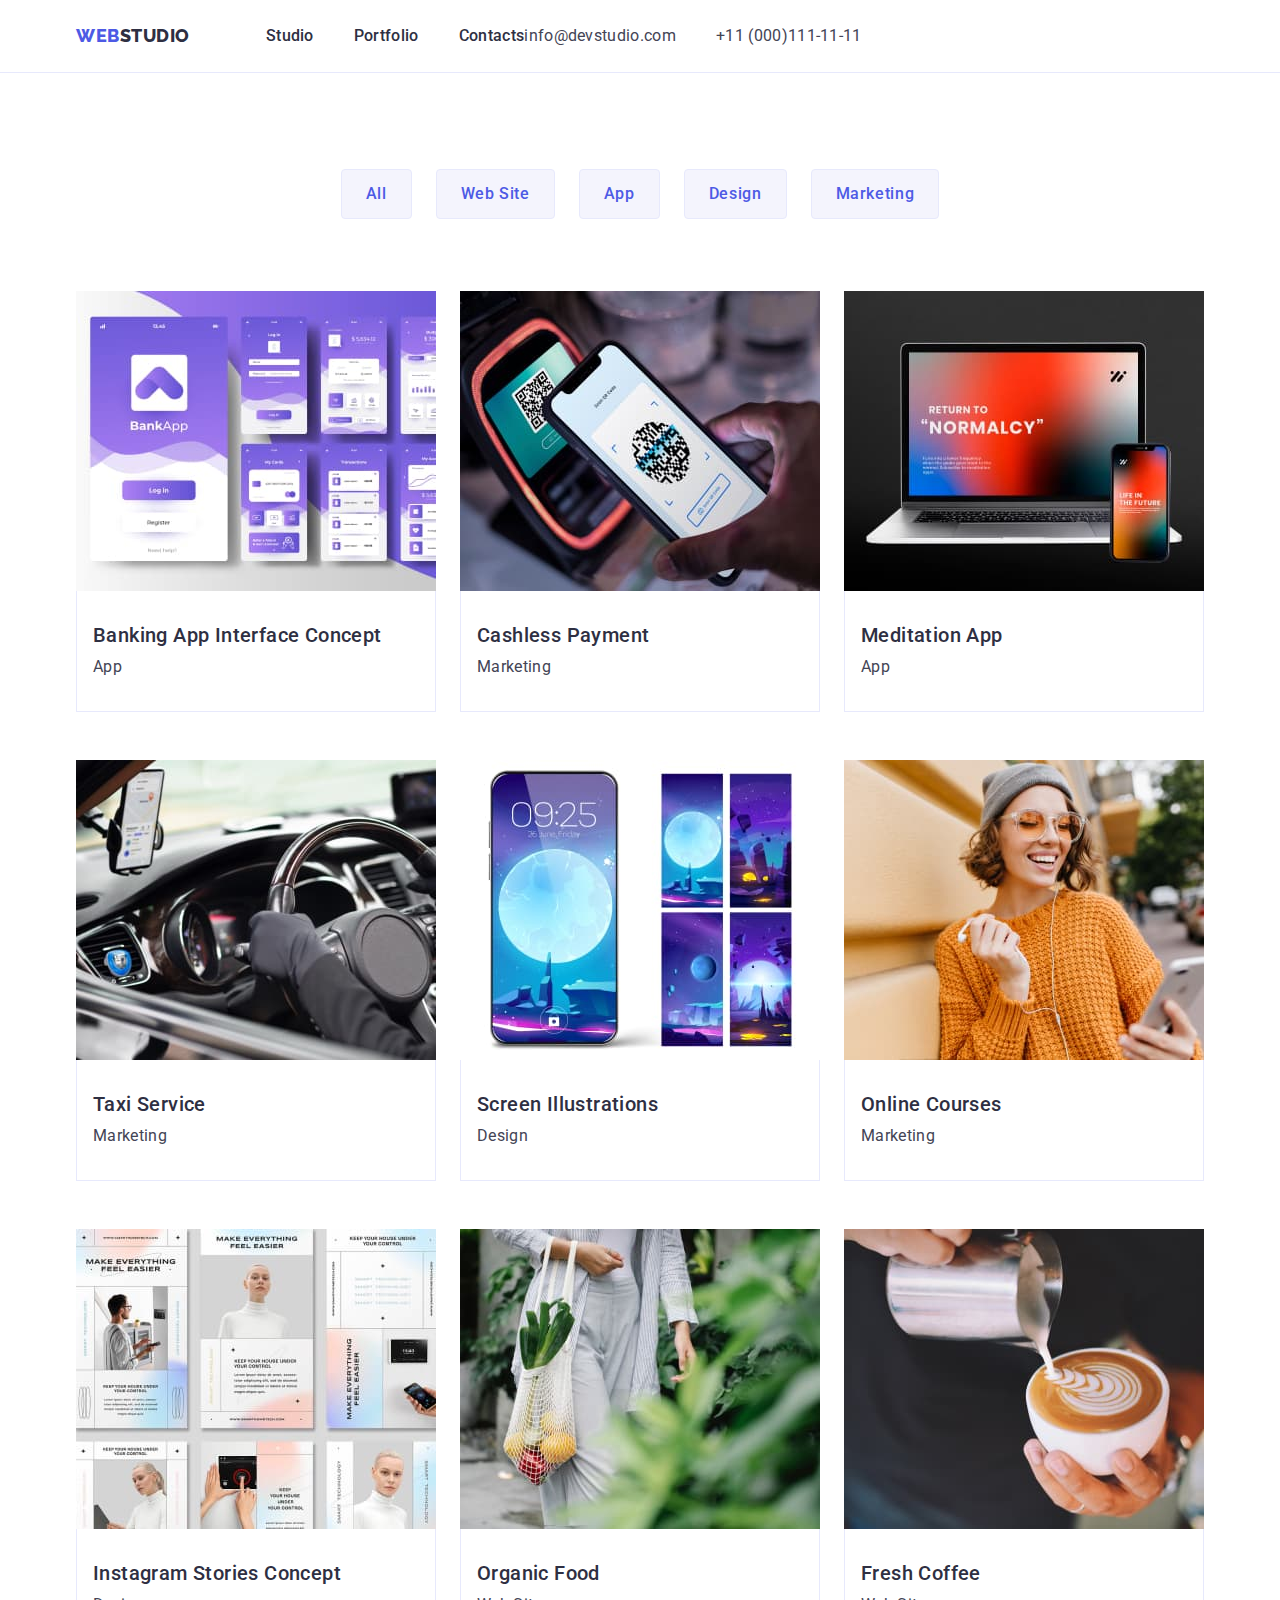
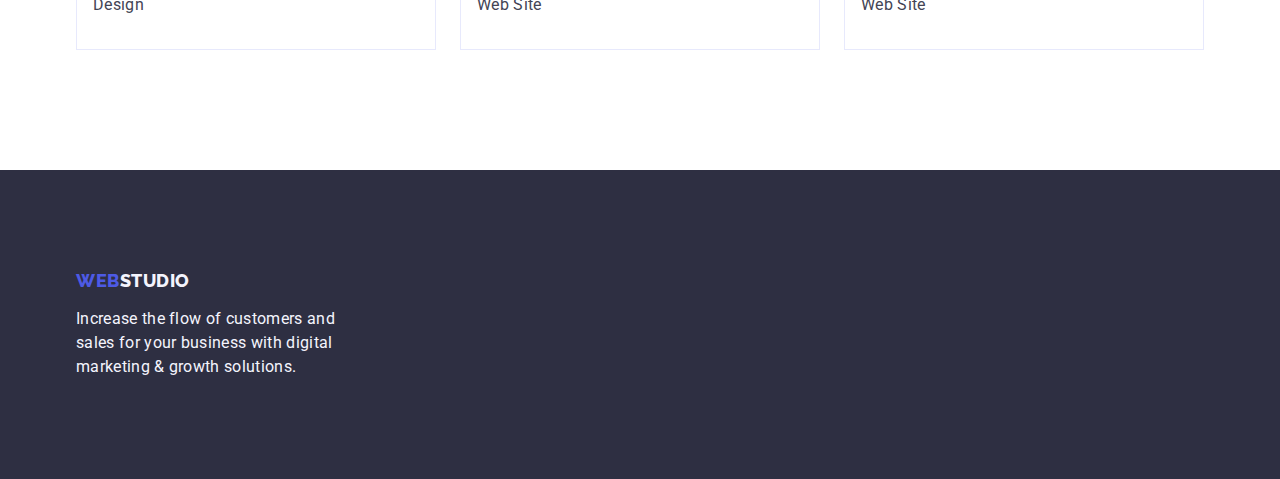
==== commit 738244c6: "fix" ====
--- a/portfolio.html
+++ b/portfolio.html
@@ -8,7 +8,7 @@
     <link rel="preconnect" href="https://fonts.googleapis.com">
     <link rel="preconnect" href="https://fonts.gstatic.com" crossorigin>
     <link href="https://fonts.googleapis.com/css2?family=Raleway:wght@800&family=Roboto:wght@400;500;700;900&display=swap" rel="stylesheet">
-    <link rel="stylesheet" href="node_modules/modern-normalize/modern-normalize.min.css">
+    <link rel="stylesheet" href="https://cdn.jsdelivr.net/npm/modern-normalize@2.0.0/modern-normalize.min.css" />
     <link rel="stylesheet" href="./css/styles.css">
 </head>
 <body>
--- a/css/styles.css
+++ b/css/styles.css
@@ -8,10 +8,6 @@
     --cornflower: #E7E9FC;
 }
 
-* {
-    margin: 0;
-}
-
 body {
     font-family: 'Roboto', sans-serif;
     color: #434455;
@@ -49,7 +45,6 @@
 
 .address {
     font-style: normal;
-    margin-left: auto;
 }
 
 
@@ -71,11 +66,10 @@
 
 .header-container {
     display: flex;
+    align-items: center;
 }
 
 .header {
-    padding-top: 24px;
-    padding-bottom: 24px;
     border-bottom: 1px solid #e7e9fc;
 }
 
@@ -102,18 +96,18 @@
 
 .header-navigation {
     display: flex;
-    gap: 76px;
     align-items: center;
 }
 
 .header-menu-list {
     display: flex;
-    gap: 40px
+    gap: 40px;
 }
 
 .header-contacts-list {
     display: flex;
     gap: 40px;
+    margin-left: auto;
 }
 
 .header-menu-link:hover,
@@ -127,6 +121,7 @@
     font-weight: 500;
     line-height: 1.5;/* 150% */
     letter-spacing: 0.02em;
+    display: block;
     padding: 24px 0;
 }
 
@@ -136,6 +131,7 @@
     font-weight: 400;
     line-height: 1.5;/* 150% */
     letter-spacing: 0.02em;
+    display: block;
 }
 
 .header-contacts-link:hover,
@@ -219,13 +215,11 @@
     font-weight: 400;
     line-height: 1.5;/* 150% */
     letter-spacing: 0.02em;
-    max-width: 264px;
 }
 
 /*WORKS*/
 
 .works {
-    padding-top: 120px;
     padding-bottom: 120px;
 }
 
@@ -280,11 +274,14 @@
     border-radius: 0px 0px 4px 4px;
     background: var(--white, #FFF);
     box-shadow: 0px 2px 1px 0px rgba(46, 47, 66, 0.08), 0px 1px 1px 0px rgba(46, 47, 66, 0.16), 0px 1px 6px 0px rgba(46, 47, 66, 0.08);
+    text-align: center;
 }
 
 .team-item-details {
     padding: 32px 0;
-}
+    max-width: 264px;
+}
+
 
 .team-item-name {
     color: var(--navyblue);
